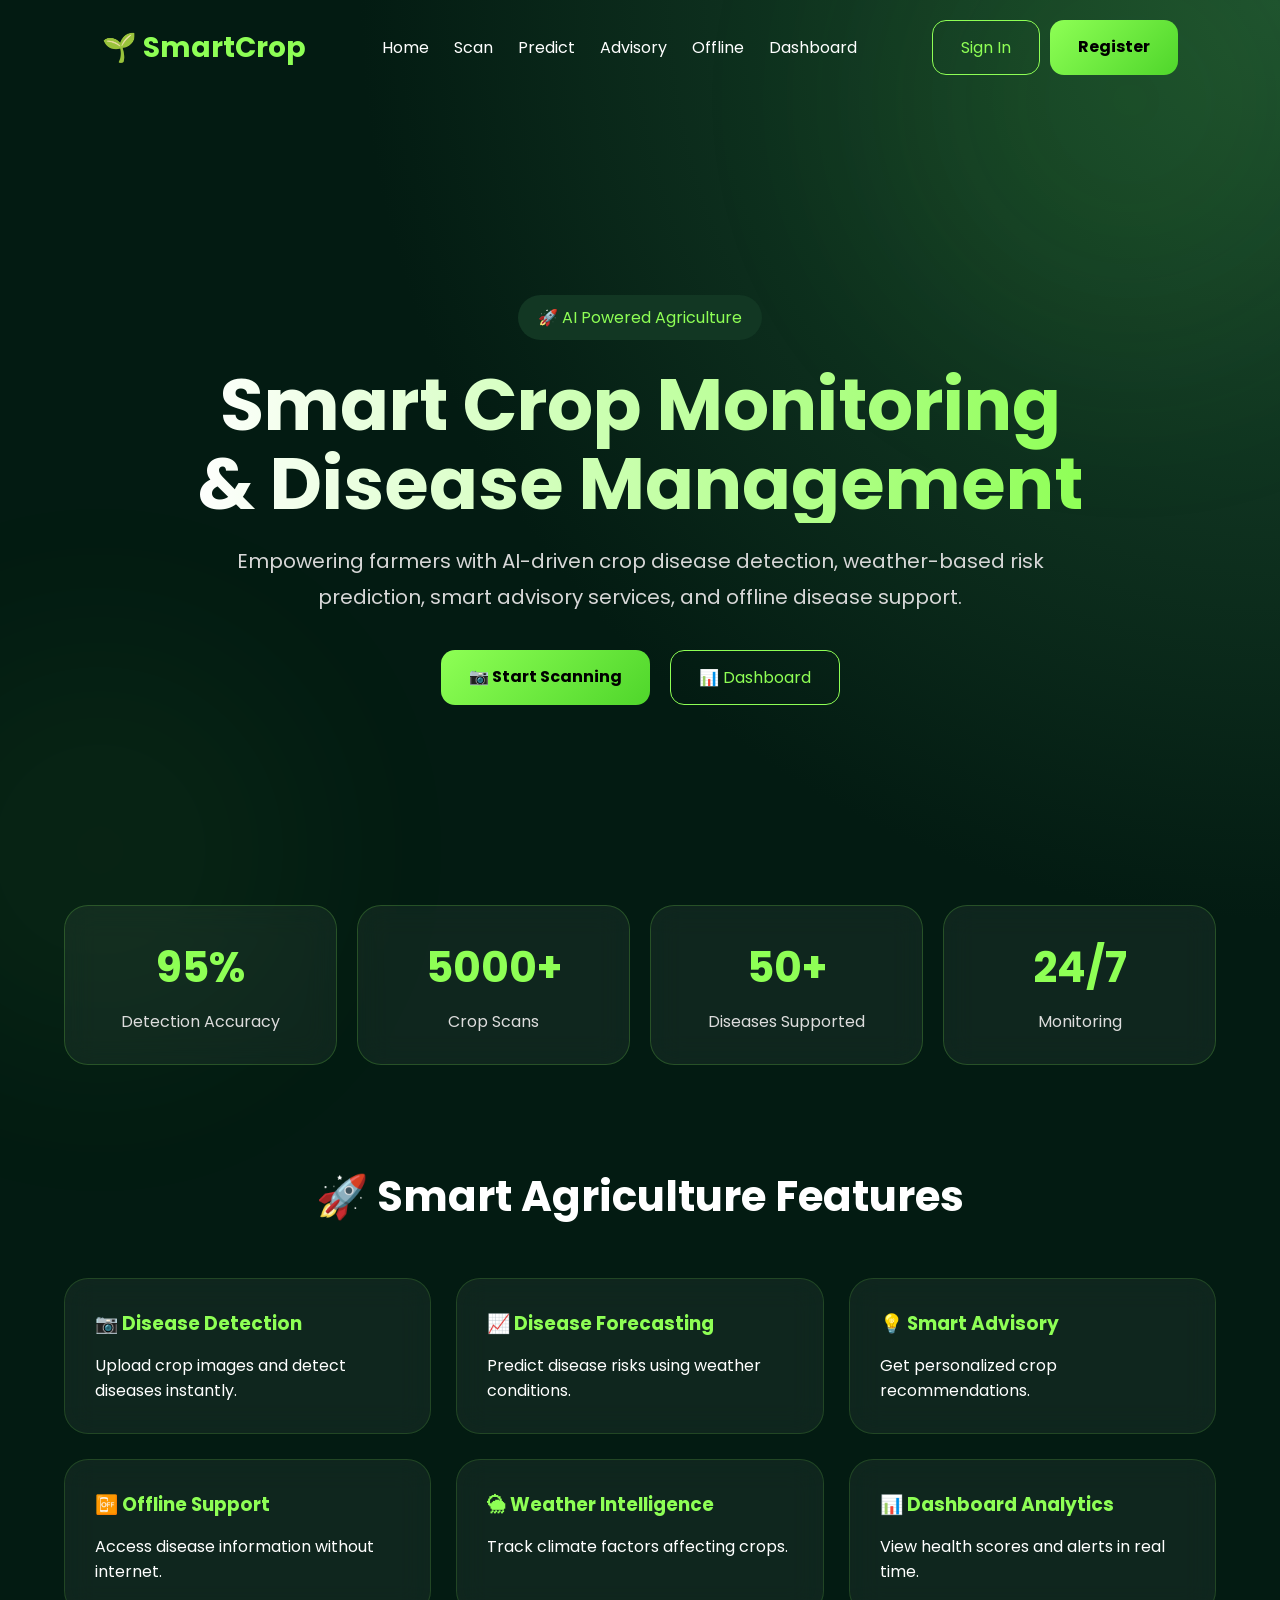
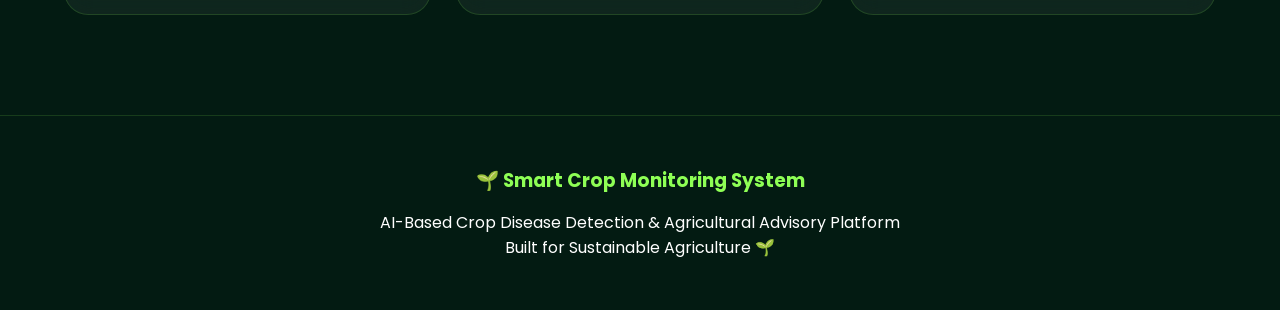
==== index.html @ 3555fc68 "Add files via upload" ====
<!DOCTYPE html>
<html lang="en">
<head>
<meta charset="UTF-8">
<meta name="viewport" content="width=device-width, initial-scale=1.0">
<title data-key="pageTitle">Smart Crop Monitoring System</title>

<link rel="stylesheet" href="style.css">
<link href="https://fonts.googleapis.com/css2?family=Poppins:wght@300;400;500;600;700&display=swap" rel="stylesheet">

<style>
.lang-select select{
    padding:6px 10px;
    border-radius:8px;
    border:none;
    outline:none;
    background:#111;
    color:white;
}
</style>

</head>

<body>

<div id="google_translate_element"></div>

<!-- NAVBAR -->
<nav class="navbar">

    <div class="logo" data-key="logo">🌱 SmartCrop</div>

    <ul class="nav-links">
        <li><a href="index.html" data-key="home">Home</a></li>
        <li><a href="scan.html" data-key="scan">Scan</a></li>
        <li><a href="predict.html" data-key="predict">Predict</a></li>
        <li><a href="advisory.html" data-key="advisory">Advisory</a></li>
        <li><a href="offline.html" data-key="offline">Offline</a></li>
        <li><a href="dashboard.html" data-key="dashboard">Dashboard</a></li>
    </ul>

    <!-- NOT LOGGED IN -->
    <div class="auth-buttons" id="authButtons">
        <a href="login.html" class="btn-outline" data-key="signin">Sign In</a>
        <a href="register.html" class="btn-primary" data-key="register">Register</a>
    </div>

    <!-- LOGGED IN -->
    <div class="auth-buttons" id="userMenu" style="display:none;">
    <span id="userName" style="color:#8eff55; font-weight:600; margin-right:10px;"></span>
    <a href="#" class="btn-primary" onclick="logout()">Logout</a>
</div>

</nav>

<!-- HERO -->
<section class="hero">

    <div class="hero-content">

        <span class="tag">🚀 AI Powered Agriculture</span>

        <h1>
            Smart Crop Monitoring
            <br>
            & Disease Management
        </h1>

        <p>
            Empowering farmers with AI-driven crop disease detection,
            weather-based risk prediction, smart advisory services,
            and offline disease support.
        </p>

        <div class="hero-buttons">
            <a href="scan.html" class="btn-primary">📷 Start Scanning</a>
            <a href="dashboard.html" class="btn-outline">📊 Dashboard</a>
        </div>

    </div>

</section>

<!-- STATS -->
<section class="stats">

    <div class="stat-card">
        <h2>95%</h2>
        <p>Detection Accuracy</p>
    </div>

    <div class="stat-card">
        <h2>5000+</h2>
        <p>Crop Scans</p>
    </div>

    <div class="stat-card">
        <h2>50+</h2>
        <p>Diseases Supported</p>
    </div>

    <div class="stat-card">
        <h2>24/7</h2>
        <p>Monitoring</p>
    </div>

</section>

<!-- FEATURES -->
<section class="features">

    <h2>🚀 Smart Agriculture Features</h2>

    <div class="feature-grid">

        <div class="feature-card">
            <h3>📷 Disease Detection</h3>
            <p>Upload crop images and detect diseases instantly.</p>
        </div>

        <div class="feature-card">
            <h3>📈 Disease Forecasting</h3>
            <p>Predict disease risks using weather conditions.</p>
        </div>

        <div class="feature-card">
            <h3>💡 Smart Advisory</h3>
            <p>Get personalized crop recommendations.</p>
        </div>

        <div class="feature-card">
            <h3>📴 Offline Support</h3>
            <p>Access disease information without internet.</p>
        </div>

        <div class="feature-card">
            <h3>🌦 Weather Intelligence</h3>
            <p>Track climate factors affecting crops.</p>
        </div>

        <div class="feature-card">
            <h3>📊 Dashboard Analytics</h3>
            <p>View health scores and alerts in real time.</p>
        </div>

    </div>

</section>

<!-- FOOTER -->
<footer>

    <h3>🌱 Smart Crop Monitoring System</h3>

    <p>AI-Based Crop Disease Detection & Agricultural Advisory Platform</p>

    <p>Built for Sustainable Agriculture 🌱</p>

</footer>

<!-- LOGIN STATE SCRIPT -->
<script>
let currentUser = localStorage.getItem("currentUser");
let users = JSON.parse(localStorage.getItem("users")) || [];

if (currentUser) {
    let user = users.find(u => u.email === currentUser);

    document.getElementById("authButtons").style.display = "none";
    document.getElementById("userMenu").style.display = "flex";

    if (user) {
        document.getElementById("userName").innerText =
            "👤 " + (user.fullname || user.email);
    }
}

function logout() {
    localStorage.removeItem("currentUser");
    location.reload();
}
</script>

<script>
function googleTranslateElementInit() {
    new google.translate.TranslateElement(
        {
            pageLanguage: 'en',
            includedLanguages: 'en,te,hi,ta,kn',
            autoDisplay: false
        },
        'google_translate_element'
    );
}
</script>

<script src="//translate.google.com/translate_a/element.js?cb=googleTranslateElementInit"></script>
</body>
</html>
---- style.css ----
*{
    margin:0;
    padding:0;
    box-sizing:border-box;
    font-family:'Poppins',sans-serif;
}

html{
    scroll-behavior:smooth;
}

body{
    background:
    radial-gradient(circle at top right,#1d4d2f 0%,#031b12 40%),
    #031b12;
    color:white;
    overflow-x:hidden;
}

/* Background Glow */

body::before{
    content:"";
    position:fixed;
    width:500px;
    height:500px;
    background:#4fd62b;
    opacity:0.08;
    border-radius:50%;
    top:-150px;
    right:-100px;
    filter:blur(120px);
    z-index:-1;
}

body::after{
    content:"";
    position:fixed;
    width:400px;
    height:400px;
    background:#8eff55;
    opacity:0.05;
    border-radius:50%;
    bottom:-150px;
    left:-100px;
    filter:blur(120px);
    z-index:-1;
}

/* Navbar */

.navbar{
    display:flex;
    justify-content:space-between;
    align-items:center;
    padding:20px 8%;
}

.logo{
    font-size:28px;
    font-weight:700;
    color:#8eff55;
}

.nav-links{
    display:flex;
    gap:25px;
    list-style:none;
}

.nav-links a{
    color:white;
    text-decoration:none;
    transition:.3s;
}

.nav-links a:hover{
    color:#8eff55;
}

.auth-buttons{
    display:flex;
    gap:10px;
}

/* Buttons */

.btn-primary{
    background:linear-gradient(135deg,#8eff55,#4fd62b);
    color:black;
    text-decoration:none;
    padding:14px 28px;
    border-radius:14px;
    font-weight:700;
    transition:.3s;
}

.btn-primary:hover{
    transform:scale(1.05);
}

.btn-outline{
    border:1px solid #8eff55;
    color:#8eff55;
    text-decoration:none;
    padding:14px 28px;
    border-radius:14px;
    transition:.3s;
}

.btn-outline:hover{
    background:#8eff55;
    color:black;
}

/* Hero */

.hero{
    min-height:90vh;
    display:flex;
    justify-content:center;
    align-items:center;
    text-align:center;
    padding:40px;
}

.hero-content{
    max-width:900px;
}

.tag{
    background:#123723;
    color:#8eff55;
    padding:10px 20px;
    border-radius:50px;
    display:inline-block;
    margin-bottom:25px;
}

.hero h1{
    font-size:72px;
    line-height:1.1;
    background:linear-gradient(90deg,#ffffff,#8eff55);
    -webkit-background-clip:text;
    -webkit-text-fill-color:transparent;
    margin-bottom:20px;
}

.hero p{
    font-size:20px;
    color:#d7d7d7;
    line-height:1.8;
    margin-bottom:35px;
}

.hero-buttons{
    display:flex;
    justify-content:center;
    gap:20px;
}

/* Stats */

.stats{
    width:90%;
    margin:auto;
    display:grid;
    grid-template-columns:repeat(4,1fr);
    gap:20px;
    margin-bottom:100px;
}

.stat-card{
    background:rgba(255,255,255,0.05);
    backdrop-filter:blur(15px);
    border:1px solid rgba(142,255,85,.2);
    border-radius:24px;
    padding:30px;
    text-align:center;
    transition:.3s;
}

.stat-card:hover{
    transform:translateY(-8px);
    box-shadow:0 0 25px rgba(142,255,85,.2);
}

.stat-card h2{
    font-size:42px;
    color:#8eff55;
}

.stat-card p{
    margin-top:10px;
    color:#ddd;
}

/* Features */

.features{
    width:90%;
    margin:auto;
    padding-bottom:100px;
}

.features h2{
    text-align:center;
    font-size:42px;
    margin-bottom:50px;
}

.feature-grid{
    display:grid;
    grid-template-columns:repeat(3,1fr);
    gap:25px;
}

.feature-card{
    background:rgba(255,255,255,0.05);
    backdrop-filter:blur(15px);
    border:1px solid rgba(142,255,85,.15);
    border-radius:24px;
    padding:30px;
    transition:.3s;
}

.feature-card:hover{
    transform:translateY(-10px);
    box-shadow:0 0 30px rgba(142,255,85,.25);
}

.feature-card h3{
    color:#8eff55;
    margin-bottom:15px;
}

/* Footer */

footer{
    text-align:center;
    padding:50px;
    border-top:1px solid rgba(142,255,85,.15);
}

footer h3{
    color:#8eff55;
    margin-bottom:15px;
}

/* Mobile */

@media(max-width:900px){

    .navbar{
        flex-direction:column;
        gap:20px;
    }

    .hero h1{
        font-size:42px;
    }

    .stats{
        grid-template-columns:1fr 1fr;
    }

    .feature-grid{
        grid-template-columns:1fr;
    }

    .hero-buttons{
        flex-direction:column;
    }
    #google_translate_element {
    position: fixed;
    top: 15px;
    right: 15px;
    z-index: 99999;
    background: white;
    padding: 5px;
    border-radius: 8px;
    
}
}
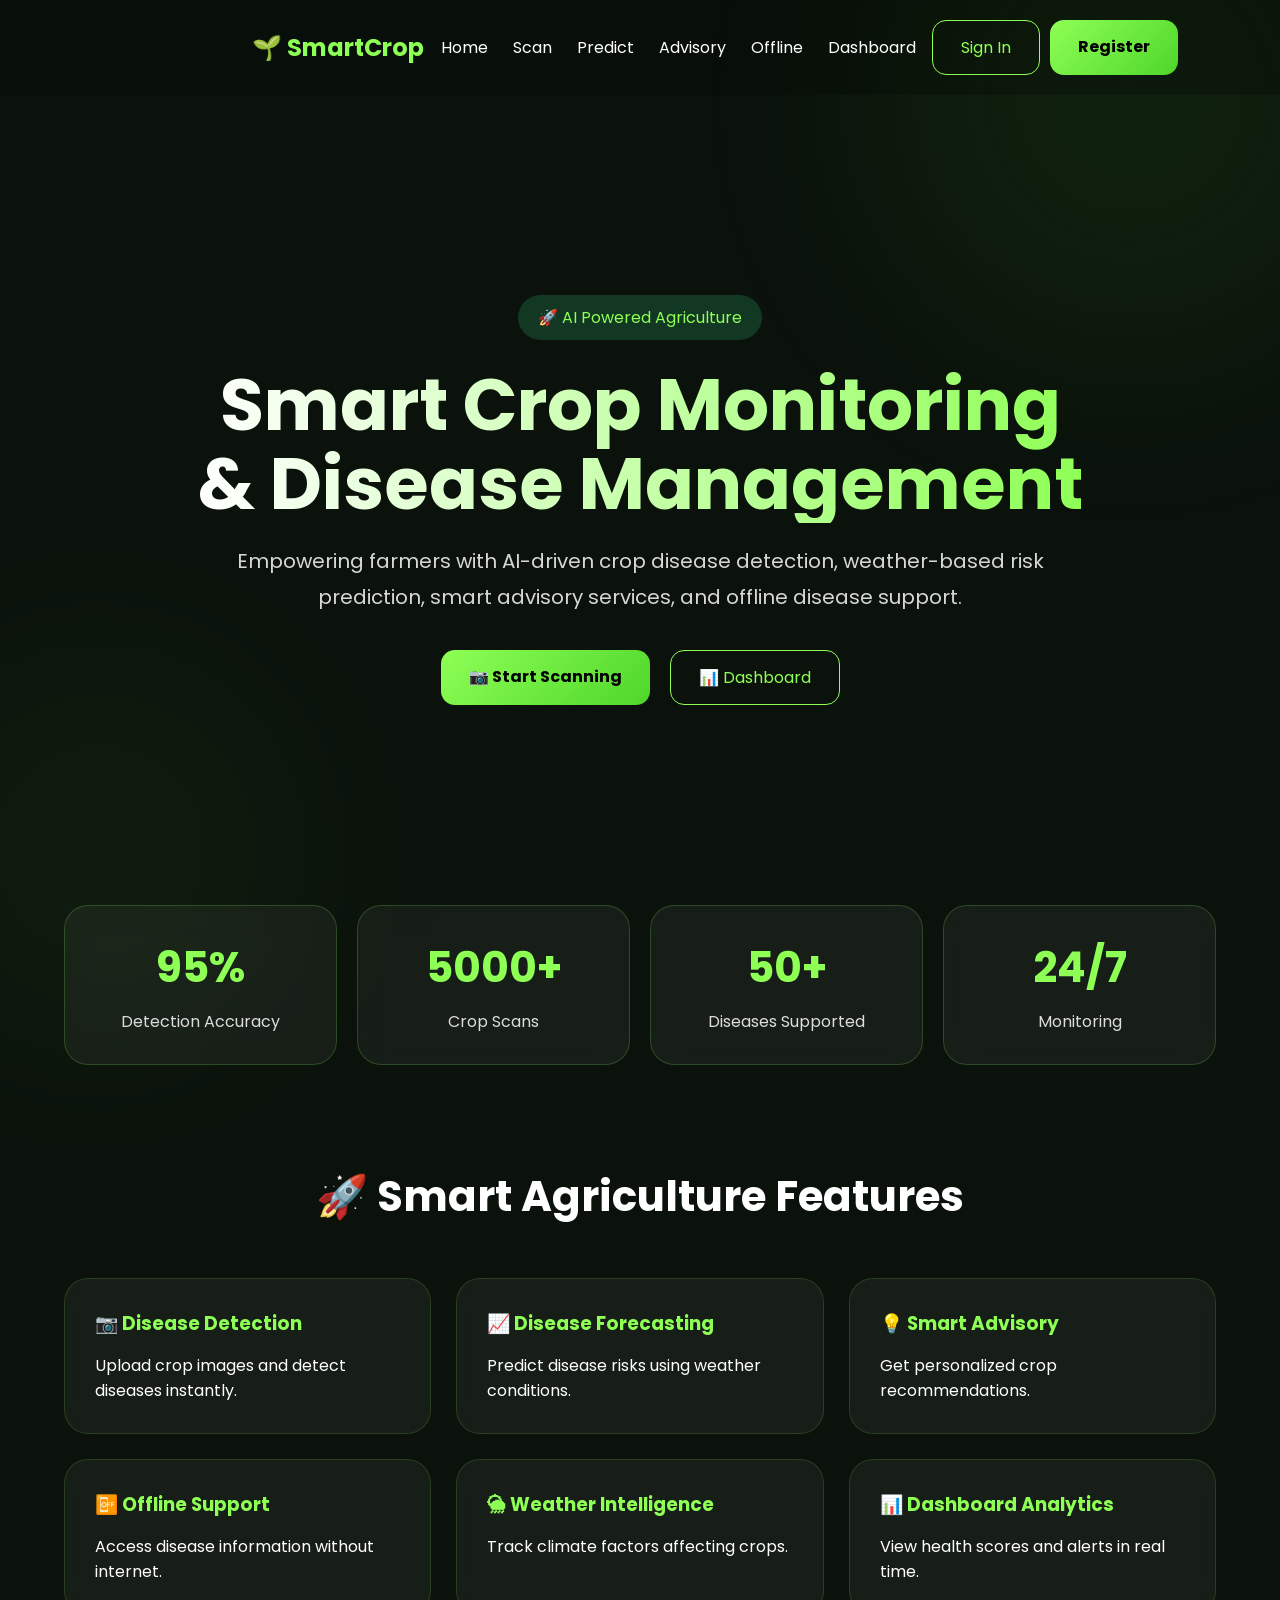
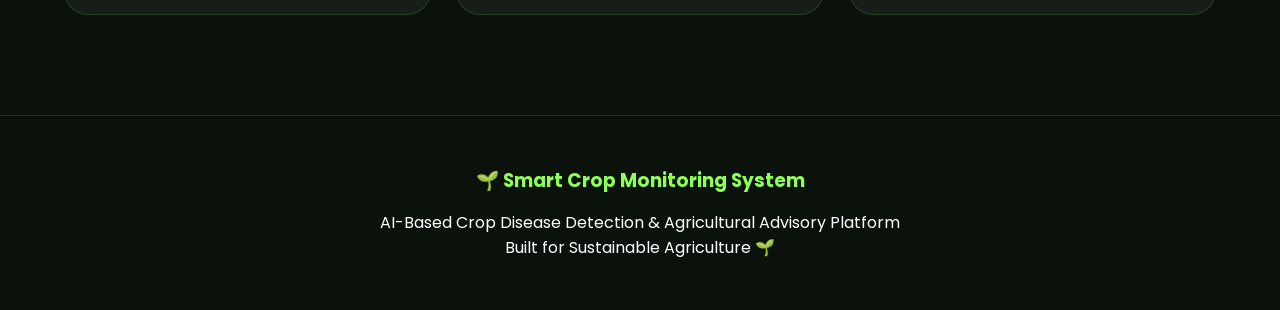
==== commit d3903053: "Update index.html" ====
--- a/index.html
+++ b/index.html
@@ -9,6 +9,49 @@
 <link href="https://fonts.googleapis.com/css2?family=Poppins:wght@300;400;500;600;700&display=swap" rel="stylesheet">
 
 <style>
+/* --- Precision Compact Top Left Translator Config --- */
+.top-left-translator {
+    position: fixed; /* Keeps it strictly floating in the exact viewport corner */
+    top: 15px;
+    left: 15px;
+    z-index: 9999;
+    display: inline-block;
+    max-width: 160px; /* Prevents full screen stretching */
+    height: auto;
+}
+
+/* Cleaning up Google's auto-generated banner spacing */
+.goog-te-gadget {
+    font-family: 'Poppins', sans-serif !important;
+    font-size: 13px !important;
+    color: #fff !important;
+}
+.goog-te-gadget-simple {
+    background-color: rgba(255, 255, 255, 0.1) !important;
+    border: 1px solid rgba(255, 255, 255, 0.2) !important;
+    padding: 4px 8px !important;
+    border-radius: 6px !important;
+    cursor: pointer !important;
+}
+
+/* NAVBAR MODIFICATIONS FOR CLEARANCE */
+.navbar {
+    display: flex;
+    align-items: center;
+    justify-content: space-between;
+    padding: 20px 8%;
+    background: rgba(0, 0, 0, 0.2);
+    position: relative;
+}
+
+.logo {
+    color: #8eff55; 
+    font-weight: bold; 
+    font-size: 24px; 
+    white-space: nowrap;
+    padding-left: 150px; /* Pushes the logo comfortably right of the floating translator */
+}
+
 .lang-select select{
     padding:6px 10px;
     border-radius:8px;
@@ -17,15 +60,20 @@
     background:#111;
     color:white;
 }
+
+@media (max-width: 850px) {
+    .top-left-translator { position: static; margin: 15px 0 10px 20px; }
+    .logo { padding-left: 0; }
+    .navbar { flex-direction: column; align-items: flex-start; gap: 15px; }
+}
 </style>
 
 </head>
 
-<body>
-
-<div id="google_translate_element"></div>
-
-<!-- NAVBAR -->
+<body style="background: #0b120c; color: #fff; font-family: 'Poppins', sans-serif;">
+
+<div class="top-left-translator" id="google_translate_element"></div>
+
 <nav class="navbar">
 
     <div class="logo" data-key="logo">🌱 SmartCrop</div>
@@ -39,21 +87,18 @@
         <li><a href="dashboard.html" data-key="dashboard">Dashboard</a></li>
     </ul>
 
-    <!-- NOT LOGGED IN -->
     <div class="auth-buttons" id="authButtons">
         <a href="login.html" class="btn-outline" data-key="signin">Sign In</a>
         <a href="register.html" class="btn-primary" data-key="register">Register</a>
     </div>
 
-    <!-- LOGGED IN -->
     <div class="auth-buttons" id="userMenu" style="display:none;">
-    <span id="userName" style="color:#8eff55; font-weight:600; margin-right:10px;"></span>
-    <a href="#" class="btn-primary" onclick="logout()">Logout</a>
-</div>
+        <span id="userName" style="color:#8eff55; font-weight:600; margin-right:10px;"></span>
+        <a href="#" class="btn-primary" onclick="logout()">Logout</a>
+    </div>
 
 </nav>
 
-<!-- HERO -->
 <section class="hero">
 
     <div class="hero-content">
@@ -81,7 +126,6 @@
 
 </section>
 
-<!-- STATS -->
 <section class="stats">
 
     <div class="stat-card">
@@ -106,7 +150,6 @@
 
 </section>
 
-<!-- FEATURES -->
 <section class="features">
 
     <h2>🚀 Smart Agriculture Features</h2>
@@ -147,7 +190,6 @@
 
 </section>
 
-<!-- FOOTER -->
 <footer>
 
     <h3>🌱 Smart Crop Monitoring System</h3>
@@ -158,7 +200,6 @@
 
 </footer>
 
-<!-- LOGIN STATE SCRIPT -->
 <script>
 let currentUser = localStorage.getItem("currentUser");
 let users = JSON.parse(localStorage.getItem("users")) || [];
@@ -187,6 +228,7 @@
         {
             pageLanguage: 'en',
             includedLanguages: 'en,te,hi,ta,kn',
+            layout: google.translate.TranslateElement.InlineLayout.SIMPLE, // Inline dropdown configuration
             autoDisplay: false
         },
         'google_translate_element'
@@ -196,4 +238,4 @@
 
 <script src="//translate.google.com/translate_a/element.js?cb=googleTranslateElementInit"></script>
 </body>
-</html>+</html>
